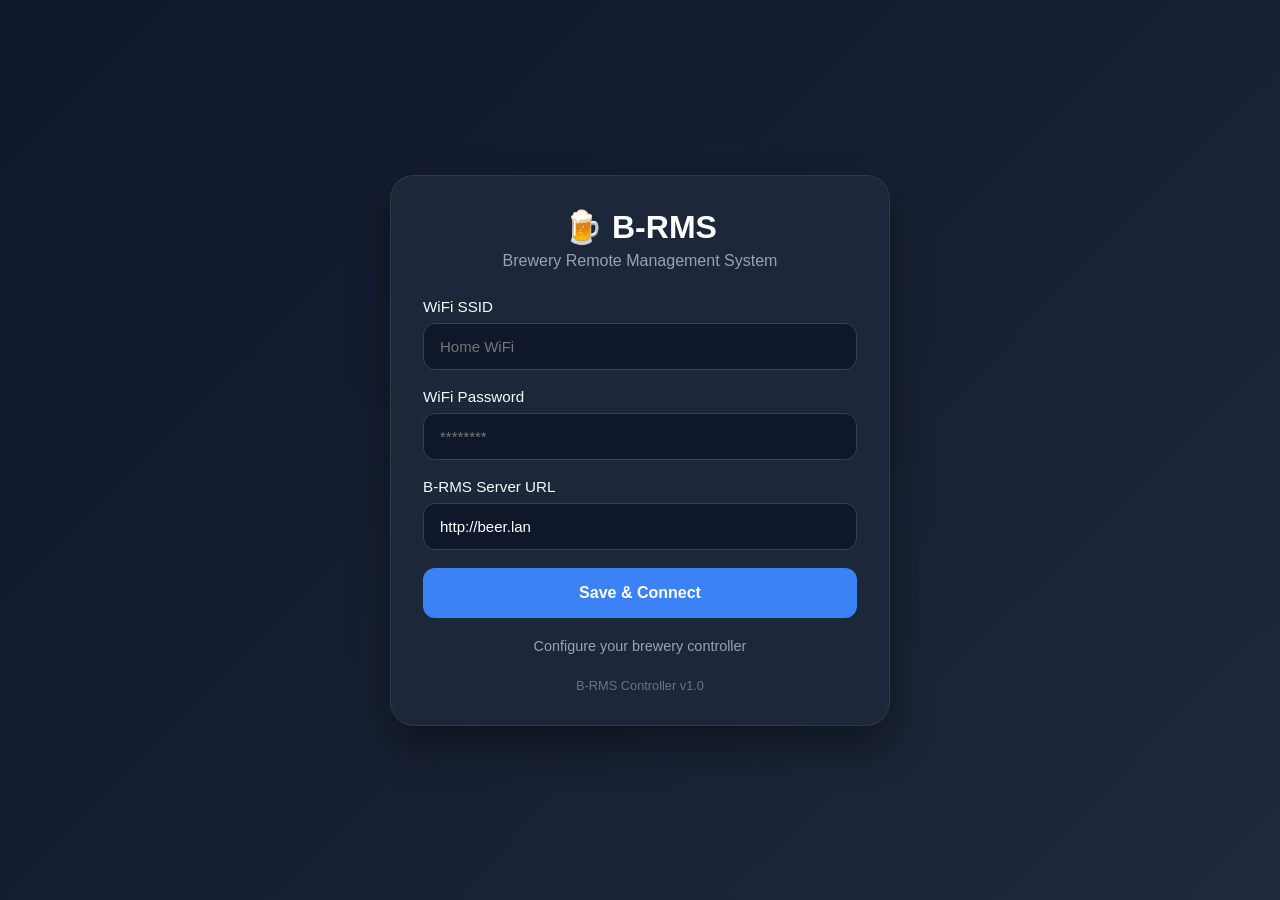
==== src/index.html @ 84ee97de "add wi fi setup portal drafts" ====
<!doctype html>
<html lang="en">
  <head>
    <meta charset="UTF-8" />
    <meta name="viewport" content="width=device-width,initial-scale=1" />

    <title>B-RMS Setup</title>

    <style>
      :root {
        --bg: #0f172a;
        --card: #1e293b;
        --primary: #3b82f6;
        --primary-hover: #2563eb;
        --text: #f8fafc;
        --muted: #94a3b8;
        --border: #334155;
      }

      * {
        margin: 0;
        padding: 0;
        box-sizing: border-box;
        font-family:
          Inter,
          Segoe UI,
          sans-serif;
      }

      body {
        background: linear-gradient(135deg, #0f172a, #1e293b);
        min-height: 100vh;
        display: flex;
        align-items: center;
        justify-content: center;
        padding: 20px;
      }

      .container {
        width: 100%;
        max-width: 500px;
      }

      .card {
        background: rgba(30, 41, 59, 0.95);
        backdrop-filter: blur(20px);
        border: 1px solid rgba(255, 255, 255, 0.08);
        border-radius: 24px;
        padding: 32px;
        box-shadow: 0 20px 40px rgba(0, 0, 0, 0.4);
      }

      .logo {
        text-align: center;
        margin-bottom: 28px;
      }

      .logo h1 {
        color: white;
        font-size: 2rem;
        margin-bottom: 6px;
      }

      .logo p {
        color: var(--muted);
      }

      .form-group {
        margin-bottom: 18px;
      }

      label {
        display: block;
        color: var(--text);
        margin-bottom: 8px;
        font-size: 0.95rem;
      }

      input {
        width: 100%;
        padding: 14px 16px;
        border-radius: 12px;
        border: 1px solid var(--border);
        background: #0f172a;
        color: white;
        font-size: 15px;
      }

      input:focus {
        outline: none;
        border-color: var(--primary);
      }

      button {
        width: 100%;
        padding: 16px;
        border: none;
        border-radius: 12px;
        background: var(--primary);
        color: white;
        font-size: 16px;
        font-weight: 600;
        cursor: pointer;
        transition: 0.2s;
      }

      button:hover {
        background: var(--primary-hover);
      }

      .status {
        margin-top: 20px;
        text-align: center;
        color: var(--muted);
        font-size: 0.9rem;
      }

      .version {
        margin-top: 24px;
        text-align: center;
        color: #64748b;
        font-size: 0.8rem;
      }
    </style>
  </head>
  <body>
    <div class="container">
      <div class="card">
        <div class="logo">
          <h1>🍺 B-RMS</h1>
          <p>Brewery Remote Management System</p>
        </div>

        <form action="/save" method="POST">
          <div class="form-group">
            <label>WiFi SSID</label>
            <input type="text" name="ssid" placeholder="Home WiFi" />
          </div>

          <div class="form-group">
            <label>WiFi Password</label>
            <input type="password" name="password" placeholder="********" />
          </div>

          <div class="form-group">
            <label>B-RMS Server URL</label>
            <input
              type="text"
              name="server"
              value="http://beer.lan"
            />
          </div>

          <button type="submit">Save & Connect</button>
        </form>

        <div class="status">Configure your brewery controller</div>

        <div class="version">B-RMS Controller v1.0</div>
      </div>
    </div>
      <script>
        async function saveConfig() {

            await fetch("/api/config", {
                method: "POST",
                headers: {
                    "Content-Type": "application/json"
                },
                body: JSON.stringify({
                    ssid: document.getElementById("ssid").value,
                    password: document.getElementById("password").value,
                    server_url: document.getElementById("server").value
                })
            });

            alert("Configuration saved. Device will reboot.");
        }    
</script>
  </body>
</html>
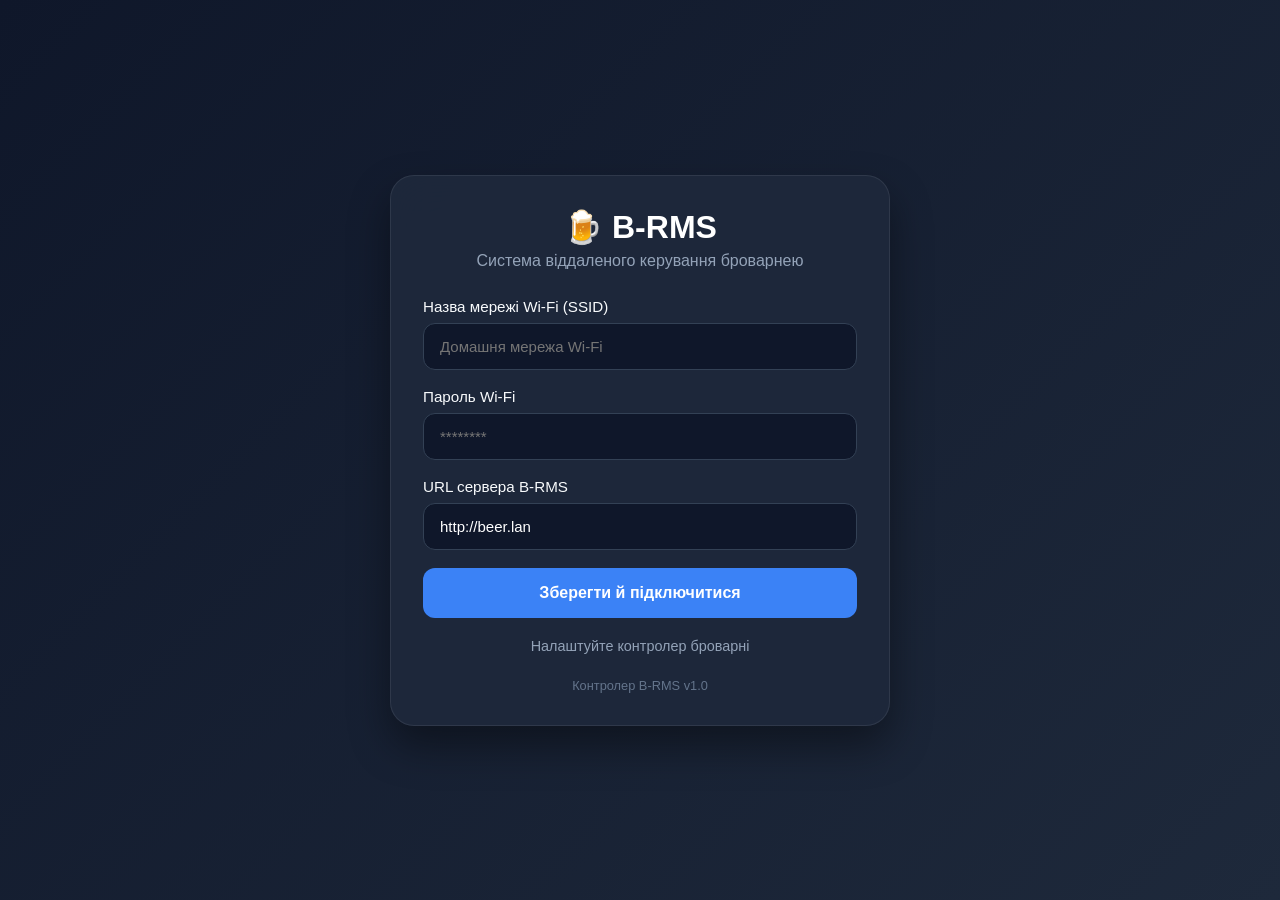
==== commit 5944a7c7: "add locale; add test 3 min session" ====
--- a/src/index.html
+++ b/src/index.html
@@ -1,10 +1,10 @@
 <!doctype html>
-<html lang="en">
+<html lang="uk">
   <head>
     <meta charset="UTF-8" />
     <meta name="viewport" content="width=device-width,initial-scale=1" />
 
-    <title>B-RMS Setup</title>
+    <title>Налаштування B-RMS</title>
 
     <style>
       :root {
@@ -128,22 +128,22 @@
       <div class="card">
         <div class="logo">
           <h1>🍺 B-RMS</h1>
-          <p>Brewery Remote Management System</p>
+          <p>Система віддаленого керування броварнею</p>
         </div>
 
         <form action="/save" method="POST">
           <div class="form-group">
-            <label>WiFi SSID</label>
-            <input type="text" name="ssid" placeholder="Home WiFi" />
+            <label>Назва мережі Wi-Fi (SSID)</label>
+            <input type="text" name="ssid" placeholder="Домашня мережа Wi-Fi" />
           </div>
 
           <div class="form-group">
-            <label>WiFi Password</label>
+            <label>Пароль Wi-Fi</label>
             <input type="password" name="password" placeholder="********" />
           </div>
 
           <div class="form-group">
-            <label>B-RMS Server URL</label>
+            <label>URL сервера B-RMS</label>
             <input
               type="text"
               name="server"
@@ -151,12 +151,12 @@
             />
           </div>
 
-          <button type="submit">Save & Connect</button>
+          <button type="submit">Зберегти й підключитися</button>
         </form>
 
-        <div class="status">Configure your brewery controller</div>
+        <div class="status">Налаштуйте контролер броварні</div>
 
-        <div class="version">B-RMS Controller v1.0</div>
+        <div class="version">Контролер B-RMS v1.0</div>
       </div>
     </div>
       <script>
@@ -174,7 +174,7 @@
                 })
             });
 
-            alert("Configuration saved. Device will reboot.");
+            alert("Налаштування збережено. Пристрій перезавантажиться.");
         }    
 </script>
   </body>
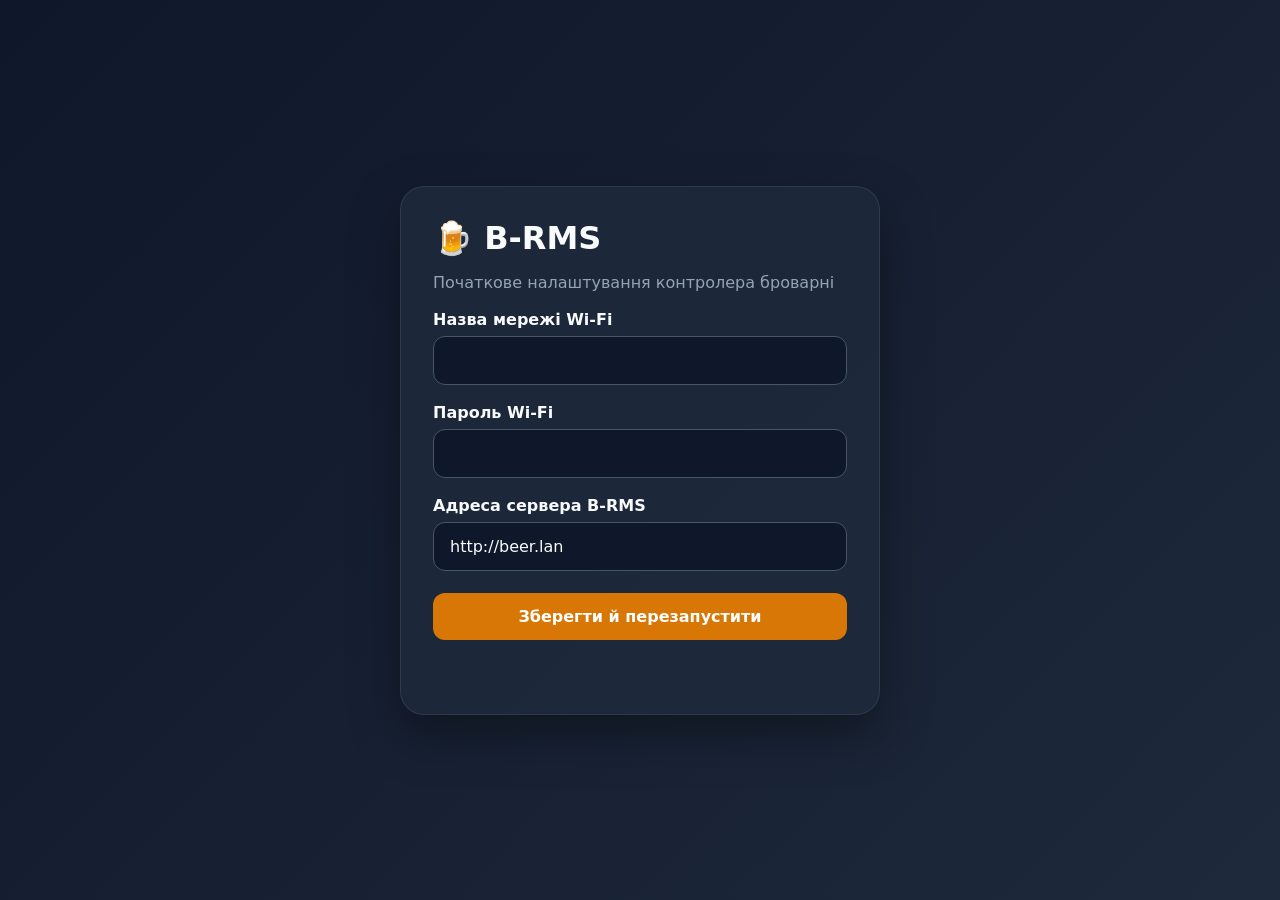
==== commit 5f36b97e: "updated session tem feature, upd main portal provisioning" ====
--- a/src/index.html
+++ b/src/index.html
@@ -3,179 +3,68 @@
   <head>
     <meta charset="UTF-8" />
     <meta name="viewport" content="width=device-width,initial-scale=1" />
-
     <title>Налаштування B-RMS</title>
-
     <style>
-      :root {
-        --bg: #0f172a;
-        --card: #1e293b;
-        --primary: #3b82f6;
-        --primary-hover: #2563eb;
-        --text: #f8fafc;
-        --muted: #94a3b8;
-        --border: #334155;
-      }
-
-      * {
-        margin: 0;
-        padding: 0;
-        box-sizing: border-box;
-        font-family:
-          Inter,
-          Segoe UI,
-          sans-serif;
-      }
-
-      body {
-        background: linear-gradient(135deg, #0f172a, #1e293b);
-        min-height: 100vh;
-        display: flex;
-        align-items: center;
-        justify-content: center;
-        padding: 20px;
-      }
-
-      .container {
-        width: 100%;
-        max-width: 500px;
-      }
-
-      .card {
-        background: rgba(30, 41, 59, 0.95);
-        backdrop-filter: blur(20px);
-        border: 1px solid rgba(255, 255, 255, 0.08);
-        border-radius: 24px;
-        padding: 32px;
-        box-shadow: 0 20px 40px rgba(0, 0, 0, 0.4);
-      }
-
-      .logo {
-        text-align: center;
-        margin-bottom: 28px;
-      }
-
-      .logo h1 {
-        color: white;
-        font-size: 2rem;
-        margin-bottom: 6px;
-      }
-
-      .logo p {
-        color: var(--muted);
-      }
-
-      .form-group {
-        margin-bottom: 18px;
-      }
-
-      label {
-        display: block;
-        color: var(--text);
-        margin-bottom: 8px;
-        font-size: 0.95rem;
-      }
-
-      input {
-        width: 100%;
-        padding: 14px 16px;
-        border-radius: 12px;
-        border: 1px solid var(--border);
-        background: #0f172a;
-        color: white;
-        font-size: 15px;
-      }
-
-      input:focus {
-        outline: none;
-        border-color: var(--primary);
-      }
-
-      button {
-        width: 100%;
-        padding: 16px;
-        border: none;
-        border-radius: 12px;
-        background: var(--primary);
-        color: white;
-        font-size: 16px;
-        font-weight: 600;
-        cursor: pointer;
-        transition: 0.2s;
-      }
-
-      button:hover {
-        background: var(--primary-hover);
-      }
-
-      .status {
-        margin-top: 20px;
-        text-align: center;
-        color: var(--muted);
-        font-size: 0.9rem;
-      }
-
-      .version {
-        margin-top: 24px;
-        text-align: center;
-        color: #64748b;
-        font-size: 0.8rem;
-      }
+      :root { color-scheme: dark; --bg:#0f172a; --card:#1e293b; --primary:#d97706; --text:#f8fafc; --muted:#94a3b8; --border:#475569; }
+      * { box-sizing:border-box; }
+      body { min-height:100vh; margin:0; padding:20px; display:grid; place-items:center; background:linear-gradient(135deg,#0f172a,#1e293b); color:var(--text); font-family:Inter,system-ui,sans-serif; }
+      .card { width:min(480px,100%); padding:32px; border:1px solid rgba(255,255,255,.08); border-radius:24px; background:rgba(30,41,59,.96); box-shadow:0 20px 50px rgba(0,0,0,.35); }
+      h1 { margin:0 0 6px; }
+      .lead,.status { color:var(--muted); }
+      label { display:block; margin:18px 0 7px; font-weight:600; }
+      input,button { width:100%; padding:14px 16px; border-radius:12px; font:inherit; }
+      input { border:1px solid var(--border); background:var(--bg); color:var(--text); }
+      input:focus { outline:2px solid rgba(217,119,6,.35); border-color:var(--primary); }
+      button { margin-top:22px; border:0; background:var(--primary); color:white; font-weight:700; cursor:pointer; }
+      button:disabled { opacity:.6; cursor:wait; }
+      .status { min-height:1.5em; margin-top:18px; text-align:center; }
+      .status.error { color:#fca5a5; }
     </style>
   </head>
   <body>
-    <div class="container">
-      <div class="card">
-        <div class="logo">
-          <h1>🍺 B-RMS</h1>
-          <p>Система віддаленого керування броварнею</p>
-        </div>
+    <main class="card">
+      <h1>🍺 B-RMS</h1>
+      <p class="lead">Початкове налаштування контролера броварні</p>
+      <form id="config-form">
+        <label for="ssid">Назва мережі Wi-Fi</label>
+        <input id="ssid" autocomplete="off" required />
+        <label for="password">Пароль Wi-Fi</label>
+        <input id="password" type="password" autocomplete="new-password" />
+        <label for="server">Адреса сервера B-RMS</label>
+        <input id="server" type="url" value="http://beer.lan" required />
+        <button id="submit-button" type="submit">Зберегти й перезапустити</button>
+      </form>
+      <div id="status" class="status" role="status"></div>
+    </main>
+    <script>
+      const form = document.getElementById("config-form");
+      const button = document.getElementById("submit-button");
+      const status = document.getElementById("status");
 
-        <form action="/save" method="POST">
-          <div class="form-group">
-            <label>Назва мережі Wi-Fi (SSID)</label>
-            <input type="text" name="ssid" placeholder="Домашня мережа Wi-Fi" />
-          </div>
-
-          <div class="form-group">
-            <label>Пароль Wi-Fi</label>
-            <input type="password" name="password" placeholder="********" />
-          </div>
-
-          <div class="form-group">
-            <label>URL сервера B-RMS</label>
-            <input
-              type="text"
-              name="server"
-              value="http://beer.lan"
-            />
-          </div>
-
-          <button type="submit">Зберегти й підключитися</button>
-        </form>
-
-        <div class="status">Налаштуйте контролер броварні</div>
-
-        <div class="version">Контролер B-RMS v1.0</div>
-      </div>
-    </div>
-      <script>
-        async function saveConfig() {
-
-            await fetch("/api/config", {
-                method: "POST",
-                headers: {
-                    "Content-Type": "application/json"
-                },
-                body: JSON.stringify({
-                    ssid: document.getElementById("ssid").value,
-                    password: document.getElementById("password").value,
-                    server_url: document.getElementById("server").value
-                })
-            });
-
-            alert("Налаштування збережено. Пристрій перезавантажиться.");
-        }    
-</script>
+      form.addEventListener("submit", async (event) => {
+        event.preventDefault();
+        button.disabled = true;
+        status.classList.remove("error");
+        status.textContent = "Збереження налаштувань…";
+        try {
+          const response = await fetch("/api/config", {
+            method: "POST",
+            headers: {"Content-Type": "application/json"},
+            body: JSON.stringify({
+              ssid: document.getElementById("ssid").value.trim(),
+              password: document.getElementById("password").value,
+              server_url: document.getElementById("server").value.trim()
+            })
+          });
+          const data = await response.json();
+          if (!response.ok) throw new Error(data.error || "Не вдалося зберегти налаштування");
+          status.textContent = "Збережено. Контролер перезапускається…";
+        } catch (error) {
+          status.classList.add("error");
+          status.textContent = error.message;
+          button.disabled = false;
+        }
+      });
+    </script>
   </body>
 </html>
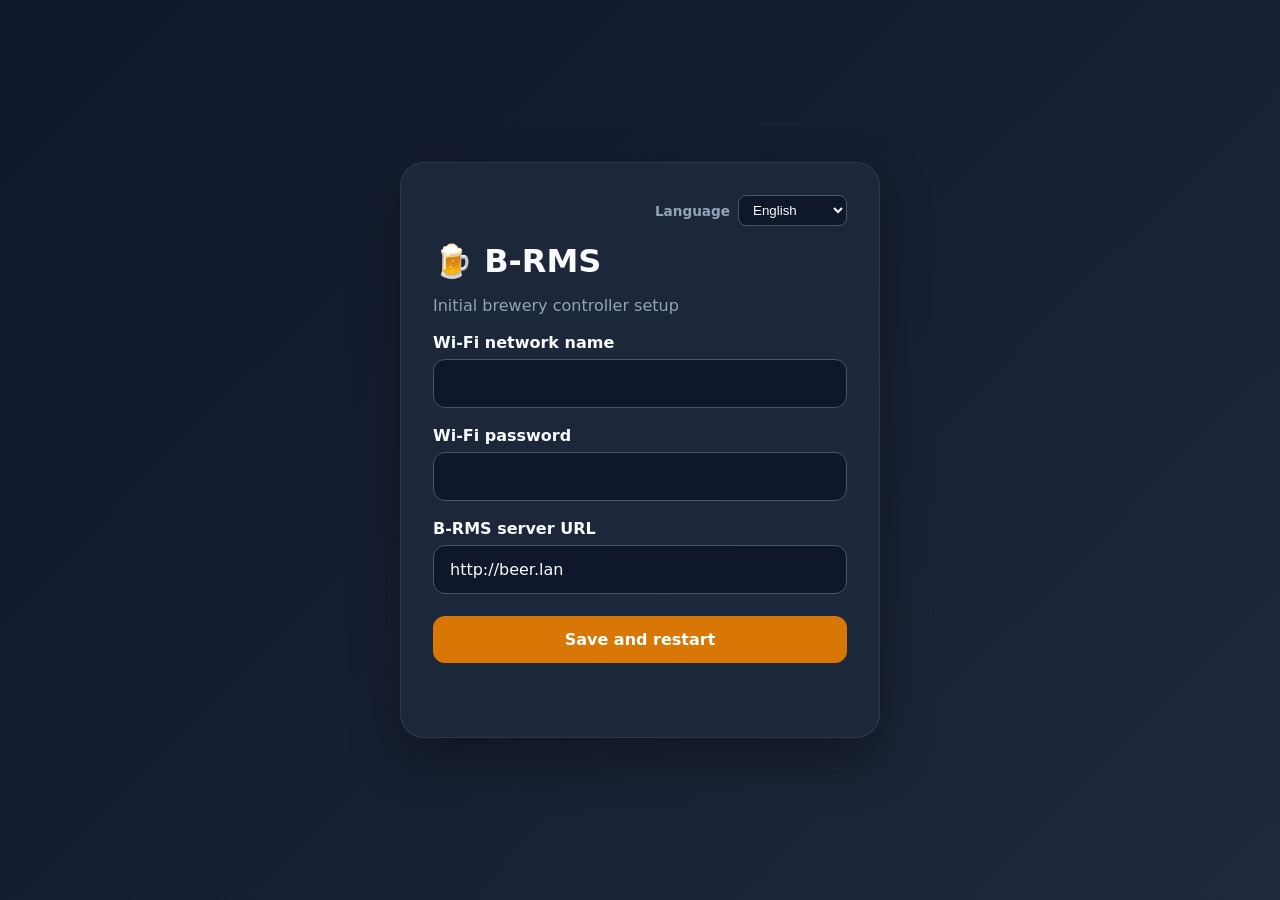
==== commit 48ed3922: "add manual control" ====
--- a/src/index.html
+++ b/src/index.html
@@ -1,9 +1,9 @@
 <!doctype html>
-<html lang="uk">
+<html lang="en">
   <head>
     <meta charset="UTF-8" />
     <meta name="viewport" content="width=device-width,initial-scale=1" />
-    <title>Налаштування B-RMS</title>
+    <title data-trans="B-RMS setup">B-RMS setup</title>
     <style>
       :root { color-scheme: dark; --bg:#0f172a; --card:#1e293b; --primary:#d97706; --text:#f8fafc; --muted:#94a3b8; --border:#475569; }
       * { box-sizing:border-box; }
@@ -19,20 +19,24 @@
       button:disabled { opacity:.6; cursor:wait; }
       .status { min-height:1.5em; margin-top:18px; text-align:center; }
       .status.error { color:#fca5a5; }
+      .language-picker { display:flex; justify-content:flex-end; gap:8px; align-items:center; margin-bottom:16px; }
+      .language-picker label { margin:0; color:var(--muted); font-size:.85rem; }
+      .language-picker select { padding:6px 10px; border:1px solid var(--border); border-radius:8px; background:var(--bg); color:var(--text); }
     </style>
   </head>
   <body>
     <main class="card">
+      <div class="language-picker"><label for="language" data-trans="Language">Language</label><select id="language"><option value="en">English</option><option value="uk">Українська</option></select></div>
       <h1>🍺 B-RMS</h1>
-      <p class="lead">Початкове налаштування контролера броварні</p>
+      <p class="lead" data-trans="Initial brewery controller setup">Initial brewery controller setup</p>
       <form id="config-form">
-        <label for="ssid">Назва мережі Wi-Fi</label>
+        <label for="ssid" data-trans="Wi-Fi network name">Wi-Fi network name</label>
         <input id="ssid" autocomplete="off" required />
-        <label for="password">Пароль Wi-Fi</label>
+        <label for="password" data-trans="Wi-Fi password">Wi-Fi password</label>
         <input id="password" type="password" autocomplete="new-password" />
-        <label for="server">Адреса сервера B-RMS</label>
+        <label for="server" data-trans="B-RMS server URL">B-RMS server URL</label>
         <input id="server" type="url" value="http://beer.lan" required />
-        <button id="submit-button" type="submit">Зберегти й перезапустити</button>
+        <button id="submit-button" type="submit" data-trans="Save and restart">Save and restart</button>
       </form>
       <div id="status" class="status" role="status"></div>
     </main>
@@ -40,12 +44,47 @@
       const form = document.getElementById("config-form");
       const button = document.getElementById("submit-button");
       const status = document.getElementById("status");
+      const languagePicker = document.getElementById("language");
+      const translations = {
+        "B-RMS setup": "Налаштування B-RMS",
+        "Language": "Мова",
+        "Initial brewery controller setup": "Початкове налаштування контролера броварні",
+        "Wi-Fi network name": "Назва мережі Wi-Fi",
+        "Wi-Fi password": "Пароль Wi-Fi",
+        "B-RMS server URL": "Адреса сервера B-RMS",
+        "Save and restart": "Зберегти й перезапустити",
+        "Saving settings…": "Збереження налаштувань…",
+        "Unable to save settings": "Не вдалося зберегти налаштування",
+        "Saved. The controller is restarting…": "Збережено. Контролер перезапускається…",
+        "Request body is required": "Потрібне тіло запиту",
+        "Invalid JSON": "Некоректний JSON",
+        "SSID and a valid server URL are required": "Потрібні назва мережі та коректна адреса сервера",
+        "Connection failed. Check the connection and retry.": "Помилка з’єднання. Перевірте підключення та повторіть."
+      };
+      let language = navigator.language.toLowerCase().startsWith("uk") ? "uk" : "en";
+      try { const saved = localStorage.getItem("b-rms-setup-language"); if (["en", "uk"].includes(saved)) language = saved; } catch (_) {}
+      // This standalone ESP page cannot use Django template tags; trans serves
+      // the same EN-source/UK-catalog role locally, without a server connection.
+      const trans = message => language === "uk" ? translations[message] || message : message;
+      function applyLanguage() {
+        document.documentElement.lang = language;
+        languagePicker.value = language;
+        document.querySelectorAll("[data-trans]").forEach(element => { element.textContent = trans(element.dataset.trans); });
+        if (status.dataset.message) status.textContent = trans(status.dataset.message);
+      }
+      function setStatus(message) { status.dataset.message = message; status.textContent = trans(message); }
+      languagePicker.addEventListener("change", () => {
+        language = languagePicker.value;
+        try { localStorage.setItem("b-rms-setup-language", language); } catch (_) {}
+        applyLanguage();
+      });
+      applyLanguage();
 
       form.addEventListener("submit", async (event) => {
         event.preventDefault();
         button.disabled = true;
         status.classList.remove("error");
-        status.textContent = "Збереження налаштувань…";
+        setStatus("Saving settings…");
         try {
           const response = await fetch("/api/config", {
             method: "POST",
@@ -57,11 +96,11 @@
             })
           });
           const data = await response.json();
-          if (!response.ok) throw new Error(data.error || "Не вдалося зберегти налаштування");
-          status.textContent = "Збережено. Контролер перезапускається…";
+          if (!response.ok) throw new Error(data.error || "Unable to save settings");
+          setStatus("Saved. The controller is restarting…");
         } catch (error) {
           status.classList.add("error");
-          status.textContent = error.message;
+          setStatus(error.name === "TypeError" ? "Connection failed. Check the connection and retry." : error.message);
           button.disabled = false;
         }
       });
